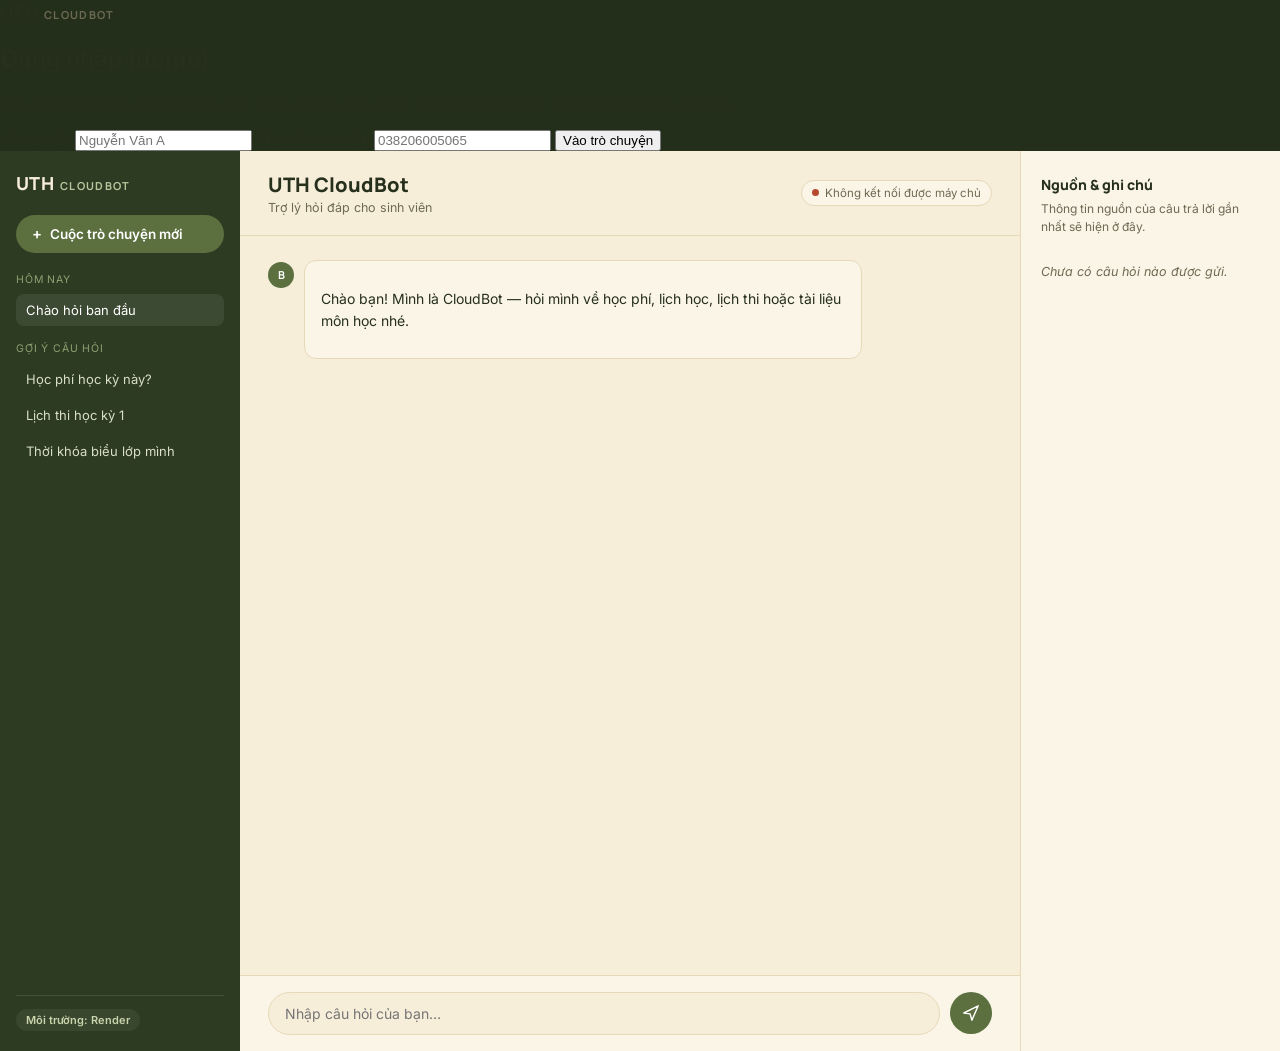
==== frontend/public/index.html @ 11066561 "Update index.html" ====
<!DOCTYPE html>
<html lang="vi">
<head>
<meta charset="UTF-8">
<meta name="viewport" content="width=device-width, initial-scale=1.0">
<title>UTH CloudBot — Trợ lý sinh viên</title>
<link rel="preconnect" href="https://fonts.googleapis.com">
<link href="https://fonts.googleapis.com/css2?family=Manrope:wght@500;700;800&family=Inter:wght@400;500;600&display=swap" rel="stylesheet">
<link rel="stylesheet" href="../src/css/style.css">
</head>
<body>

  <!-- Màn hình đăng nhập demo (giả lập, không xác thực thật) -->
  <div class="loginOverlay" id="loginOverlay">
    <div class="loginCard">
      <div class="sidebar__brand" style="margin-bottom: 18px;">
        <span class="sidebar__logo" style="color:var(--ink);">UTH</span>
        <span class="sidebar__logo-sub" style="color:var(--ink-soft);">CLOUDBOT</span>
      </div>
      <h2>Đăng nhập (demo)</h2>
      <p class="loginCard__hint">Đây là đăng nhập giả lập cho mục đích demo giao diện — không xác thực thật với hệ thống trường.</p>

      <form id="loginForm">
        <label class="loginCard__label" for="loginName">Họ và tên</label>
        <input type="text" id="loginName" class="loginCard__input" placeholder="Nguyễn Văn A" required />

        <label class="loginCard__label" for="loginId">Mã số sinh viên</label>
        <input type="text" id="loginId" class="loginCard__input" placeholder="038206005065" required />

        <button type="submit" class="loginCard__submit">Vào trò chuyện</button>
      </form>
    </div>
  </div>

  <div class="shell" id="mainShell" hidden>

    <!-- Sidebar -->
    <aside class="sidebar">
      <div class="sidebar__brand">
        <span class="sidebar__logo">UTH</span>
        <span class="sidebar__logo-sub">CLOUDBOT</span>
      </div>

      <button type="button" class="sidebar__new" id="newChatBtn">
        <span class="plus">+</span> Cuộc trò chuyện mới
      </button>

      <nav class="sidebar__history">
        <p class="sidebar__group-label">Hôm nay</p>
        <div class="sidebar__item sidebar__item--active">Chào hỏi ban đầu</div>

        <p class="sidebar__group-label">Gợi ý câu hỏi</p>
        <button type="button" class="sidebar__item sidebar__suggestion">Học phí học kỳ này?</button>
        <button type="button" class="sidebar__item sidebar__suggestion">Lịch thi học kỳ 1</button>
        <button type="button" class="sidebar__item sidebar__suggestion">Thời khóa biểu lớp mình</button>
      </nav>

      <div class="sidebar__footer">
        <div class="sidebar__student" id="sidebarStudent" hidden>
          <span class="sidebar__student-name" id="studentNameLabel"></span>
          <span class="sidebar__student-id" id="studentIdLabel"></span>
        </div>
        <span class="env-pill" id="envPill">—</span>
      </div>
    </aside>

    <!-- Main chat panel -->
    <main class="panel">

      <header class="panel__header">
        <div class="panel__title">
          <h1>UTH CloudBot</h1>
          <p>Trợ lý hỏi đáp cho sinh viên</p>
        </div>
        <div class="panel__status" id="statusPill">
          <span class="dot" id="statusDot"></span>
          <span id="statusText">Đang kiểm tra kết nối…</span>
        </div>
      </header>

      <div class="chat" id="chat">
        <div class="chat__scroll" id="chatScroll">
          <div class="msg msg--bot">
            <div class="msg__avatar">B</div>
            <div class="msg__bubble">
              <p>Chào bạn! Mình là CloudBot — hỏi mình về học phí, lịch học, lịch thi hoặc tài liệu môn học nhé.</p>
            </div>
          </div>
        </div>
      </div>

      <form class="composer" id="composerForm">
        <input type="text" id="questionInput" class="composer__input" placeholder="Nhập câu hỏi của bạn…" autocomplete="off" maxlength="500" />
        <button type="submit" class="composer__send" id="sendBtn" aria-label="Gửi">
          <svg width="18" height="18" viewBox="0 0 20 20" fill="none">
            <path d="M2 10L18 2L11 18L9 11L2 10Z" stroke="currentColor" stroke-width="1.6" stroke-linejoin="round"/>
          </svg>
        </button>
      </form>
    </main>

    <!-- Right info panel -->
    <aside class="infopanel">
      <h2>Nguồn & ghi chú</h2>
      <p class="infopanel__hint">Thông tin nguồn của câu trả lời gần nhất sẽ hiện ở đây.</p>
      <div class="infopanel__body" id="infoPanelBody">
        <p class="infopanel__empty">Chưa có câu hỏi nào được gửi.</p>
      </div>
    </aside>

  </div>

  <template id="botMsgTemplate">
    <div class="msg msg--bot">
      <div class="msg__avatar">B</div>
      <div class="msg__bubble">
        <span class="msg__source-badge"></span>
        <p class="msg__answer"></p>
        <p class="msg__disclaimer" hidden></p>
        <div class="msg__meta">
          <span class="msg__source"></span>
          <span class="msg__time"></span>
        </div>
        <div class="msg__feedback">
          <button type="button" class="fb-btn fb-up" aria-label="Câu trả lời hữu ích">👍</button>
          <button type="button" class="fb-btn fb-down" aria-label="Câu trả lời chưa đúng">👎</button>
          <span class="msg__fb-thanks"></span>
        </div>
      </div>
    </div>
  </template>

  <template id="userMsgTemplate">
    <div class="msg msg--user"><div class="msg__bubble"></div></div>
  </template>

  <template id="loadingMsgTemplate">
    <div class="msg msg--bot msg--loading">
      <div class="msg__avatar">B</div>
      <div class="msg__bubble">
        <span class="typing"><span></span><span></span><span></span></span>
      </div>
    </div>
  </template>

  <template id="errorMsgTemplate">
    <div class="msg msg--error">
      <div class="msg__bubble">
        <p>⚠ Không kết nối được máy chủ (hoặc quá thời gian chờ). Câu hỏi của bạn được giữ nguyên.</p>
        <button type="button" class="retry-btn">Thử lại</button>
      </div>
    </div>
  </template>

  <script src="../src/js/config.js"></script>
  <script src="../src/js/script.js"></script>
</body>
</html>
---- frontend/src/css/style.css ----
:root {
  --forest: #2d3b22;
  --forest-deep: #232e1b;
  --cream: #f7eeda;
  --cream-soft: #fbf5e8;
  --cream-line: #e6d9b8;
  --sand: #ecdfc0;
  --ink: #26301c;
  --ink-soft: #6c6a53;
  --moss: #5b6f3f;
  --moss-dark: #46592f;
  --clay: #b5482f;
  --plum: #5b4b9e;
  --radius-lg: 18px;
  --radius-md: 12px;
  --radius-sm: 8px;
  --sans: "Inter", "Segoe UI", sans-serif;
  --display: "Manrope", "Inter", sans-serif;
}

* { box-sizing: border-box; }
html, body { height: 100%; margin: 0; }

body {
  font-family: var(--sans);
  background: var(--forest-deep);
  color: var(--ink);
}

.shell {
  display: grid;
  grid-template-columns: 240px 1fr 260px;
  height: 100vh;
}

/* ---------------- Sidebar ---------------- */
.sidebar {
  background: var(--forest);
  color: var(--cream);
  padding: 20px 16px;
  display: flex;
  flex-direction: column;
  gap: 20px;
}

.sidebar__brand {
  display: flex;
  align-items: baseline;
  gap: 6px;
  font-family: var(--display);
}
.sidebar__logo { font-weight: 800; font-size: 18px; letter-spacing: 0.02em; }
.sidebar__logo-sub { font-weight: 700; font-size: 11px; letter-spacing: 0.12em; color: #b9c7a0; }

.sidebar__new {
  display: flex;
  align-items: center;
  gap: 8px;
  background: var(--moss);
  color: #fff;
  border: none;
  border-radius: 999px;
  padding: 11px 16px;
  font-family: var(--sans);
  font-size: 13.5px;
  font-weight: 600;
  cursor: pointer;
}
.sidebar__new:hover { background: var(--moss-dark); }
.sidebar__new .plus { font-size: 15px; line-height: 1; }

.sidebar__history {
  flex: 1;
  overflow-y: auto;
  display: flex;
  flex-direction: column;
  gap: 4px;
}

.sidebar__group-label {
  font-size: 10.5px;
  text-transform: uppercase;
  letter-spacing: 0.08em;
  color: #8fa073;
  margin: 12px 0 4px;
}
.sidebar__group-label:first-child { margin-top: 0; }

.sidebar__item {
  text-align: left;
  background: transparent;
  border: none;
  color: #d8dfc4;
  font-family: var(--sans);
  font-size: 13px;
  padding: 8px 10px;
  border-radius: var(--radius-sm);
  cursor: default;
}
.sidebar__item--active { background: rgba(255,255,255,0.08); color: #fff; cursor: default; }
.sidebar__suggestion { cursor: pointer; }
.sidebar__suggestion:hover { background: rgba(255,255,255,0.08); color: #fff; }

.sidebar__footer { border-top: 1px solid rgba(255,255,255,0.1); padding-top: 12px; }

.env-pill {
  display: inline-block;
  font-family: var(--sans);
  font-size: 11px;
  font-weight: 600;
  color: #c9d4ac;
  background: rgba(255,255,255,0.06);
  padding: 4px 10px;
  border-radius: 999px;
}

/* ---------------- Main chat panel ---------------- */
.panel {
  background: var(--cream);
  display: flex;
  flex-direction: column;
  min-width: 0;
}

.panel__header {
  display: flex;
  align-items: center;
  justify-content: space-between;
  padding: 20px 28px;
  border-bottom: 1px solid var(--cream-line);
}
.panel__title h1 { margin: 0; font-family: var(--display); font-size: 20px; font-weight: 800; }
.panel__title p { margin: 2px 0 0; font-size: 12.5px; color: var(--ink-soft); }

.panel__status {
  display: flex;
  align-items: center;
  gap: 6px;
  font-size: 11.5px;
  color: var(--ink-soft);
  background: var(--cream-soft);
  border: 1px solid var(--cream-line);
  padding: 5px 10px;
  border-radius: 999px;
}
.dot { width: 7px; height: 7px; border-radius: 50%; background: #b3a988; }
.dot--ok { background: var(--moss); }
.dot--error { background: var(--clay); }

.chat { flex: 1; overflow: hidden; display: flex; }
.chat__scroll {
  flex: 1;
  overflow-y: auto;
  padding: 24px 28px;
  display: flex;
  flex-direction: column;
  gap: 16px;
}

.msg { display: flex; gap: 10px; max-width: 82%; }
.msg--user { align-self: flex-end; flex-direction: row-reverse; }
.msg--bot, .msg--loading, .msg--error { align-self: flex-start; }

.msg__avatar {
  flex-shrink: 0;
  width: 26px; height: 26px;
  border-radius: 50%;
  background: var(--moss);
  color: #fff;
  font-family: var(--display);
  font-weight: 700;
  font-size: 11px;
  display: flex; align-items: center; justify-content: center;
  margin-top: 2px;
}

.msg__bubble {
  background: var(--cream-soft);
  border: 1px solid var(--cream-line);
  border-radius: var(--radius-md);
  padding: 13px 16px;
  font-size: 14px;
  line-height: 1.55;
}
.msg--user .msg__bubble { background: var(--forest); color: var(--cream); border-color: var(--forest); }

.msg__answer { margin: 0 0 8px; }

.msg__source-badge {
  display: inline-block;
  font-family: var(--sans);
  font-size: 9.5px;
  font-weight: 700;
  letter-spacing: 0.06em;
  text-transform: uppercase;
  padding: 3px 8px;
  border-radius: 999px;
  margin-bottom: 8px;
  color: #fff;
}
.badge--faq { background: var(--moss); }
.badge--demo { background: #a08a4f; }
.badge--gemini { background: var(--plum); }
.badge--fallback { background: var(--clay); }

.msg__disclaimer {
  font-size: 11px;
  font-style: italic;
  color: var(--ink-soft);
  background: rgba(91,75,158,0.08);
  border-left: 2px solid var(--plum);
  padding: 5px 9px;
  margin: 0 0 8px;
  border-radius: 0 6px 6px 0;
}

.msg__meta {
  display: flex; justify-content: space-between; gap: 10px;
  font-size: 10.5px; color: var(--ink-soft);
  border-top: 1px dashed var(--cream-line);
  padding-top: 6px; margin-top: 4px;
}

.msg__feedback { margin-top: 8px; display: flex; align-items: center; gap: 6px; }
.fb-btn { border: 1px solid var(--cream-line); background: transparent; border-radius: var(--radius-sm); padding: 3px 8px; font-size: 13px; cursor: pointer; }
.fb-btn:hover:not(:disabled) { border-color: var(--moss); }
.fb-btn:disabled { opacity: 0.5; cursor: default; }
.msg__fb-thanks { font-size: 10.5px; color: var(--moss-dark); }

.typing { display: inline-flex; gap: 4px; padding: 4px 0; }
.typing span { width: 6px; height: 6px; border-radius: 50%; background: var(--ink-soft); animation: bounce 1.2s infinite ease-in-out; }
.typing span:nth-child(2) { animation-delay: 0.15s; }
.typing span:nth-child(3) { animation-delay: 0.3s; }
@keyframes bounce { 0%, 60%, 100% { transform: translateY(0); opacity: 0.5; } 30% { transform: translateY(-4px); opacity: 1; } }

.msg--error .msg__bubble { background: #fbeae5; border-color: var(--clay); color: #7a2e1c; max-width: 100%; }
.retry-btn { margin-top: 8px; font-size: 12px; font-weight: 600; background: var(--clay); color: #fff; border: none; border-radius: var(--radius-sm); padding: 6px 14px; cursor: pointer; }
.retry-btn:hover { background: #96371f; }

.composer {
  display: flex; gap: 10px;
  padding: 16px 28px;
  border-top: 1px solid var(--cream-line);
  background: var(--cream-soft);
}
.composer__input {
  flex: 1; font-family: var(--sans); font-size: 14px;
  padding: 12px 16px; border: 1px solid var(--cream-line);
  border-radius: 999px; background: var(--cream);
  color: var(--ink);
}
.composer__input:focus { outline: none; border-color: var(--moss); }
.composer__send {
  flex-shrink: 0; width: 42px; height: 42px; border: none;
  border-radius: 50%; background: var(--moss); color: #fff;
  cursor: pointer; display: flex; align-items: center; justify-content: center;
}
.composer__send:hover:not(:disabled) { background: var(--moss-dark); }
.composer__send:disabled { opacity: 0.5; cursor: default; }

/* ---------------- Right info panel ---------------- */
.infopanel {
  background: var(--cream-soft);
  border-left: 1px solid var(--cream-line);
  padding: 24px 20px;
}
.infopanel h2 { font-family: var(--display); font-size: 14px; font-weight: 800; margin: 0 0 6px; }
.infopanel__hint { font-size: 12px; color: var(--ink-soft); margin: 0 0 16px; line-height: 1.5; }
.infopanel__empty { font-size: 12.5px; color: var(--ink-soft); font-style: italic; }
.infopanel__body { display: flex; flex-direction: column; gap: 10px; }
.infopanel__row { font-size: 12.5px; }
.infopanel__row strong { display: block; font-size: 10.5px; text-transform: uppercase; letter-spacing: 0.06em; color: var(--ink-soft); margin-bottom: 2px; }

/* ---------------- Responsive ---------------- */
@media (max-width: 900px) {
  .shell { grid-template-columns: 1fr; grid-template-rows: auto 1fr; }
  .sidebar { display: none; }
  .infopanel { display: none; }
  .panel__header { padding: 14px 16px; }
  .chat__scroll { padding: 16px; }
  .composer { padding: 12px 16px; }
  .msg { max-width: 92%; }
}
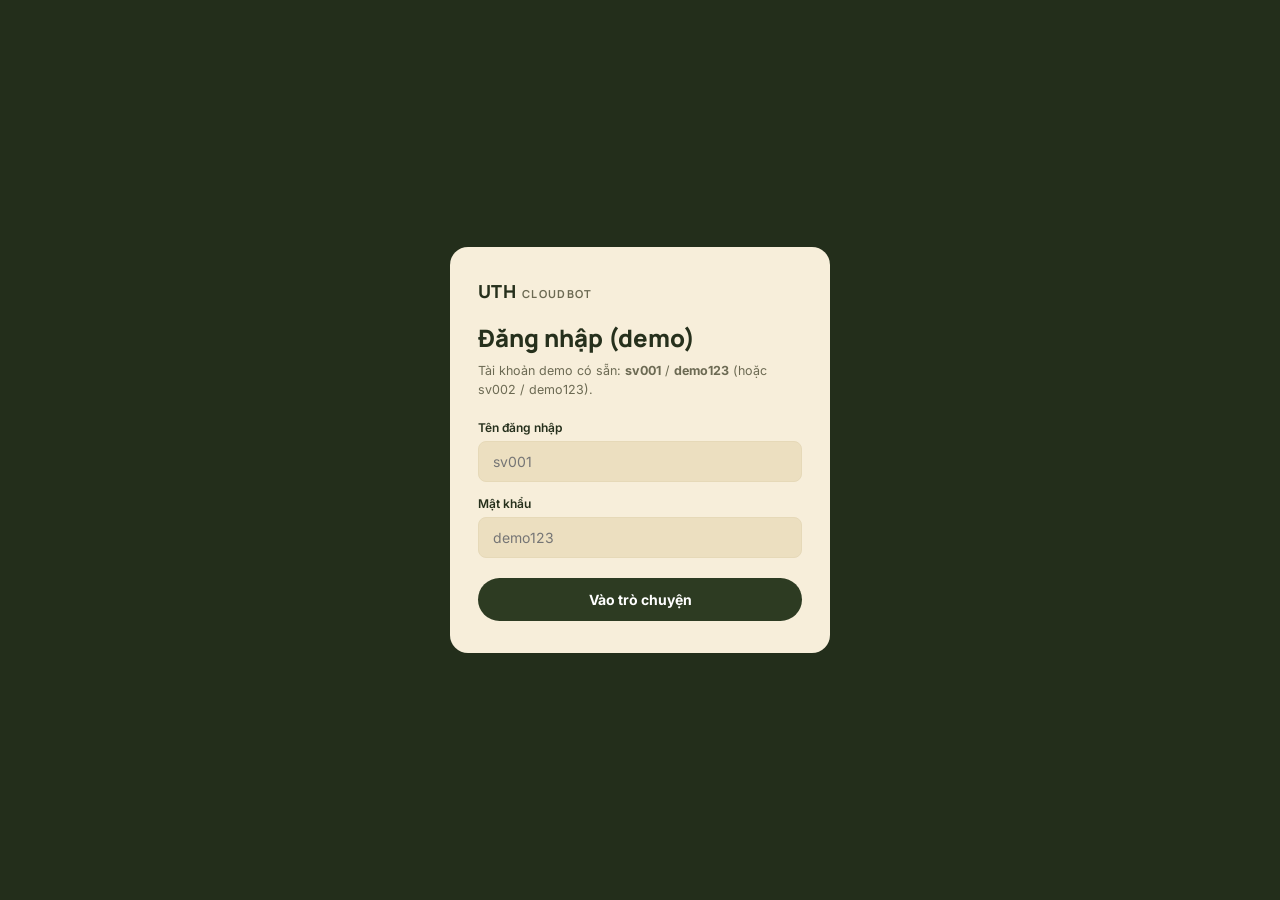
==== commit c2ceec9e: "Update index.html" ====
--- a/frontend/public/index.html
+++ b/frontend/public/index.html
@@ -18,14 +18,15 @@
         <span class="sidebar__logo-sub" style="color:var(--ink-soft);">CLOUDBOT</span>
       </div>
       <h2>Đăng nhập (demo)</h2>
-      <p class="loginCard__hint">Đây là đăng nhập giả lập cho mục đích demo giao diện — không xác thực thật với hệ thống trường.</p>
+      <p class="loginCard__hint">Tài khoản demo có sẵn: <strong>sv001</strong> / <strong>demo123</strong> (hoặc sv002 / demo123).</p>
+      <p class="loginCard__error" id="loginError" hidden></p>
 
       <form id="loginForm">
-        <label class="loginCard__label" for="loginName">Họ và tên</label>
-        <input type="text" id="loginName" class="loginCard__input" placeholder="Nguyễn Văn A" required />
+        <label class="loginCard__label" for="loginName">Tên đăng nhập</label>
+        <input type="text" id="loginName" class="loginCard__input" placeholder="sv001" required />
 
-        <label class="loginCard__label" for="loginId">Mã số sinh viên</label>
-        <input type="text" id="loginId" class="loginCard__input" placeholder="038206005065" required />
+        <label class="loginCard__label" for="loginId">Mật khẩu</label>
+        <input type="password" id="loginId" class="loginCard__input" placeholder="demo123" required />
 
         <button type="submit" class="loginCard__submit">Vào trò chuyện</button>
       </form>
--- a/frontend/src/css/style.css
+++ b/frontend/src/css/style.css
@@ -32,6 +32,8 @@
   grid-template-columns: 240px 1fr 260px;
   height: 100vh;
 }
+.shell[hidden] { display: none; }
+.loginOverlay[hidden] { display: none; }
 
 /* ---------------- Sidebar ---------------- */
 .sidebar {
@@ -102,6 +104,66 @@
 .sidebar__suggestion:hover { background: rgba(255,255,255,0.08); color: #fff; }
 
 .sidebar__footer { border-top: 1px solid rgba(255,255,255,0.1); padding-top: 12px; }
+
+/* ---------------- Login overlay (demo) ---------------- */
+.loginOverlay {
+  position: fixed;
+  inset: 0;
+  background: var(--forest-deep);
+  display: flex;
+  align-items: center;
+  justify-content: center;
+  z-index: 50;
+  padding: 20px;
+}
+
+.loginCard {
+  background: var(--cream);
+  border-radius: var(--radius-lg);
+  padding: 32px 28px;
+  width: 100%;
+  max-width: 380px;
+}
+.loginCard h2 { font-family: var(--display); font-size: 24px; font-weight: 800; margin: 0 0 8px; }
+.loginCard__hint { font-size: 12.5px; color: var(--ink-soft); line-height: 1.5; margin: 0 0 20px; }
+.loginCard__label { display: block; font-size: 12px; font-weight: 600; color: var(--ink); margin: 14px 0 6px; }
+.loginCard__input {
+  width: 100%;
+  font-family: var(--sans);
+  font-size: 14px;
+  padding: 11px 14px;
+  border: 1px solid var(--cream-line);
+  border-radius: var(--radius-sm);
+  background: var(--sand);
+  color: var(--ink);
+}
+.loginCard__input:focus { outline: none; border-color: var(--moss); }
+.loginCard__submit {
+  width: 100%;
+  margin-top: 20px;
+  background: var(--forest);
+  color: #fff;
+  border: none;
+  border-radius: 999px;
+  padding: 13px;
+  font-family: var(--sans);
+  font-size: 14px;
+  font-weight: 700;
+  cursor: pointer;
+}
+.loginCard__submit:hover { background: var(--forest-deep); }
+
+/* ---------------- Sidebar student info (dữ liệu cá nhân) ---------------- */
+.sidebar__student {
+  display: flex;
+  flex-direction: column;
+  gap: 1px;
+  margin-bottom: 10px;
+  padding-bottom: 10px;
+  border-bottom: 1px solid rgba(255,255,255,0.08);
+}
+.sidebar__student-name { font-size: 13px; font-weight: 700; color: #fff; }
+.sidebar__student-id { font-size: 11px; color: #a9b78d; }
 
 .env-pill {
   display: inline-block;
